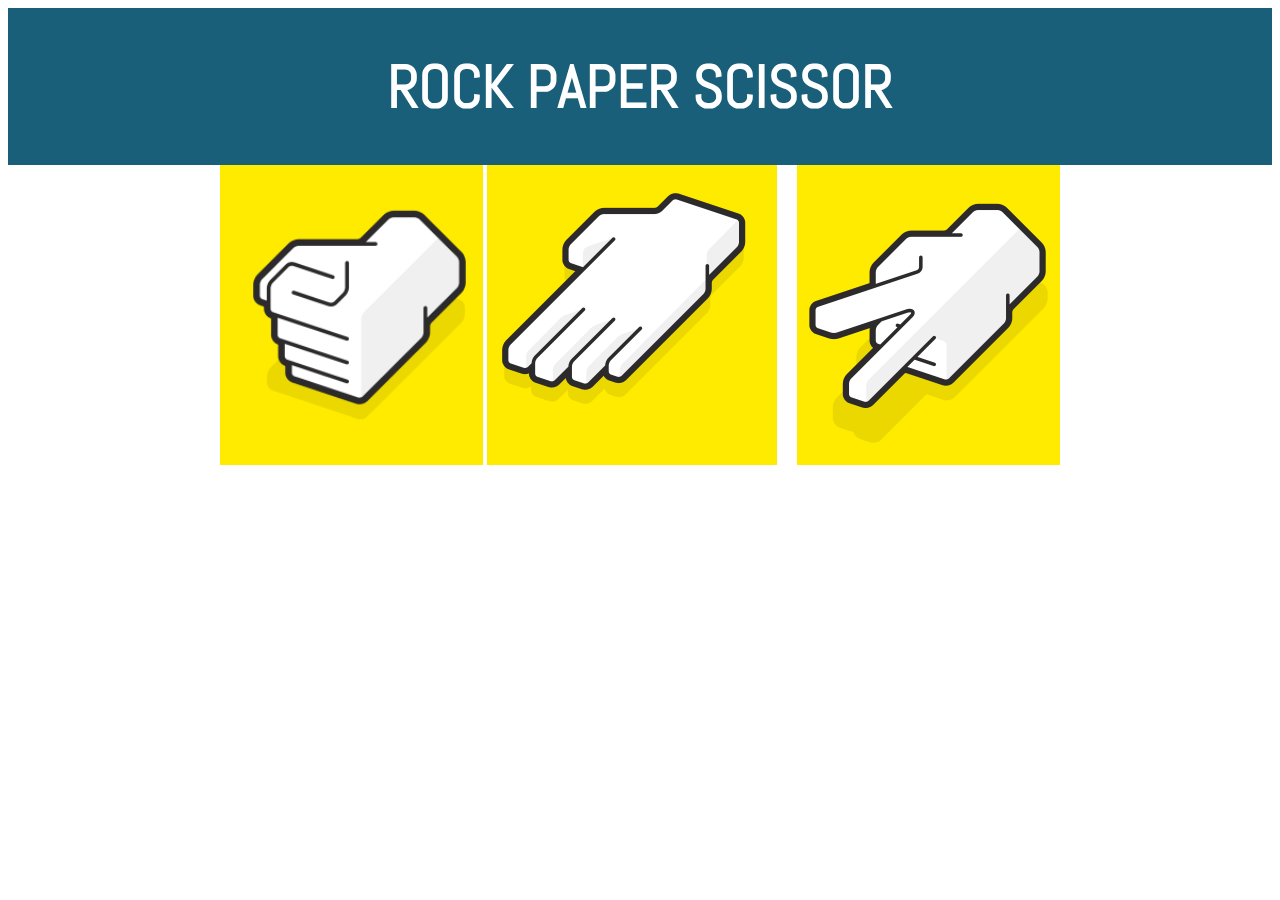
==== rps-ui/game.html @ db9c6cd8 "currently working on rps-ui" ====
<!DOCTYPE html>
<html>

<head>
    <title>Rock Paper Scissor</title>
    <link href="./style.css" rel="stylesheet" type="text/css">
    <link rel="stylesheet" href="https://fonts.googleapis.com/css?family=Abel">
</head>

<body>
    <!--header for game **make things hidden until start button is clicked-->
    <div class="header">
        <h1>ROCK PAPER SCISSOR</h1>
    </div>
    <!--rock paper scissor buttons-->
    <div class="button-row">
        <div class="game-block">
            <img id="rock" src="./images/rock.png">
            
        </div>
        <div class="game-block">
            <img id="paper" src="./images/paper.png">
           
        </div>
        <div class="game-block">
            <img id="scissor" src="./images/scissor.png">
            
        </div>
        <script type='text/javascript' src="script.js">

        </script>
</body>

</html>
---- rps-ui/style.css ----
.button-row{
    cursor:pointer;
    display: flex;  
    gap: 20px; 
    justify-content: center;
}
.button-row>img:hover{
    opacity: 0.5;
}
.game-block{
    display: flex;
}
.header{
    display: flex;
    justify-content: center;
    font-family: "Abel", monospace;
    font-size: 30px;
    background-color: #1A5F7A;
    color: white;
}
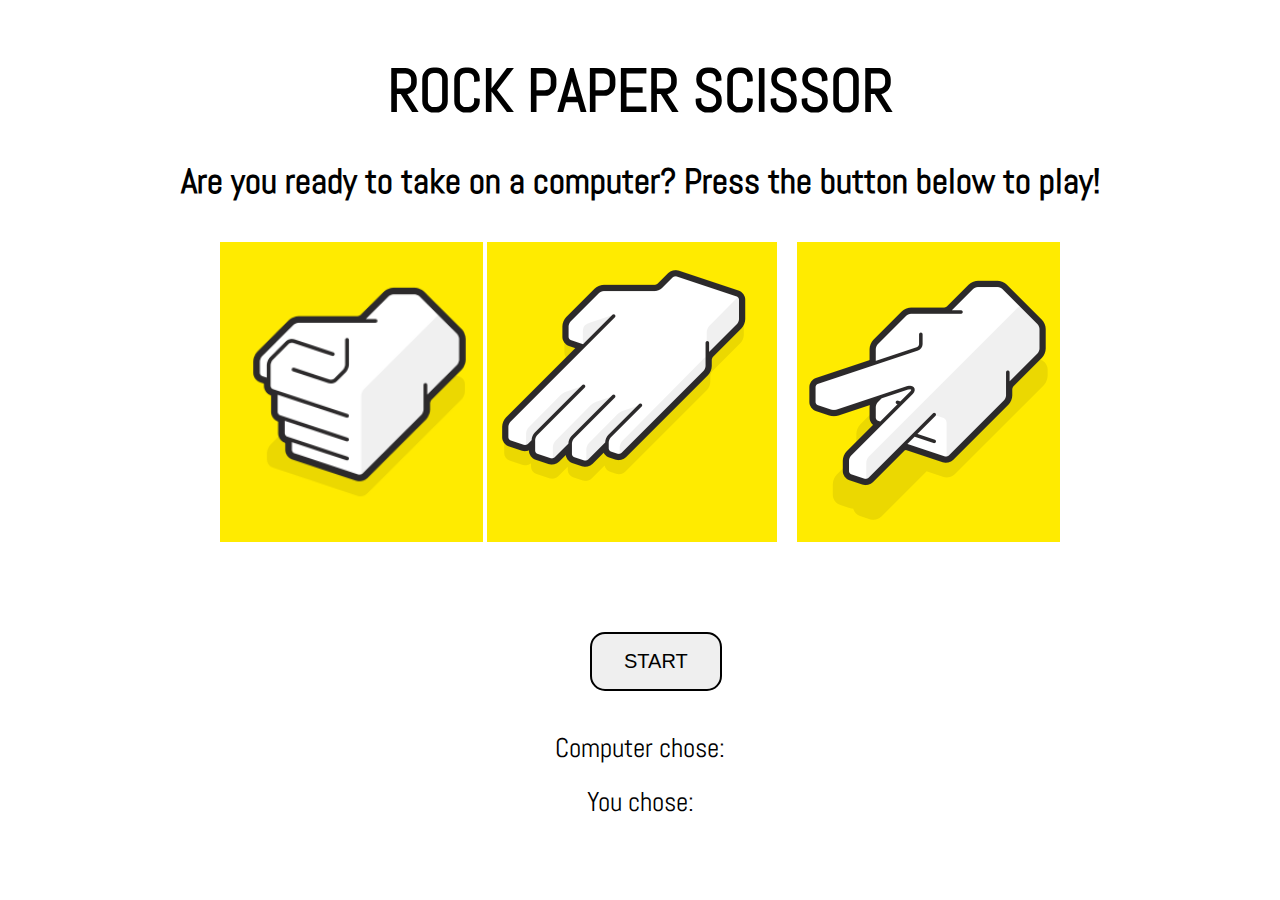
==== commit d2bc09ec: "final version of project but elements are clickable" ====
--- a/rps-ui/game.html
+++ b/rps-ui/game.html
@@ -11,24 +11,41 @@
     <!--header for game **make things hidden until start button is clicked-->
     <div class="header">
         <h1>ROCK PAPER SCISSOR</h1>
+        <h3 id="intro">Are you ready to take on a computer? Press the button below to play! </h3>
+    </div>
+    <div id = "win-header" class="win-loss">
+        <h4 id ="win">Win:</h4>
+        <h4 id = "lose">Loss:</h4>
+        <h4 id = "tie">Tie:</h4>
     </div>
     <!--rock paper scissor buttons-->
-    <div class="button-row">
-        <div class="game-block">
-            <img id="rock" src="./images/rock.png">
-            
+    <div class="main-screen">
+        <div class="button-row">
+            <div class="game-block">
+                <img id="rock" src="./images/rock.png">
+
+            </div>
+            <div class="game-block">
+                <img id="paper" src="./images/paper.png">
+
+            </div>
+            <div class="game-block">
+                <img id="scissor" src="./images/scissor.png">
+
+            </div>
+
         </div>
-        <div class="game-block">
-            <img id="paper" src="./images/paper.png">
-           
+        <div class="start-button">
+            <button id="start">START</button>
         </div>
-        <div class="game-block">
-            <img id="scissor" src="./images/scissor.png">
-            
+        <div class="message-board" id="message-text">
+            <span id="message-comp">Computer chose: </span>
+            <span id="message-user">You chose: </span>
         </div>
-        <script type='text/javascript' src="script.js">
+    </div>
+    <script type='text/javascript' src="script.js">
 
-        </script>
+    </script>
 </body>
 
 </html>--- a/rps-ui/style.css
+++ b/rps-ui/style.css
@@ -1,3 +1,7 @@
+body{
+    display: flex;
+    flex-direction: column;
+}
 .button-row{
     cursor:pointer;
     display: flex;  
@@ -12,9 +16,52 @@
 }
 .header{
     display: flex;
+    flex-direction: column;
+    align-items: center;
+    padding: 4px;
     justify-content: center;
     font-family: "Abel", monospace;
     font-size: 30px;
-    background-color: #1A5F7A;
+    color: black;
+}
+.header > h3{
+    margin-top: -10px;
+}
+.win-loss{
+    margin-top: -13px;
+    display: flex;
+    padding-bottom:  45px;
+    justify-content: space-around;
+    font-family: "Abel", monospace;
+    font-size: 27px;
+    display: none;
+
+    
+}
+
+
+.start-button{
+    width: 100px;
+    margin: auto;
+    margin-top: 90px;   
+}
+#start{
+    border: 2px solid black;
+    padding: 16px 32px;
+    font-size: 20px;
+    cursor: pointer;
+    border-radius: 15px;   
+}
+#start:hover{ 
+    background-color: black;
     color: white;
-}+}
+.message-board{
+    font-family: "Abel", monospace;
+    font-size: 27px;
+    display: flex;
+    flex-direction: column;
+    align-items: center;
+    gap: 20px;
+    padding-top: 40px;
+}
